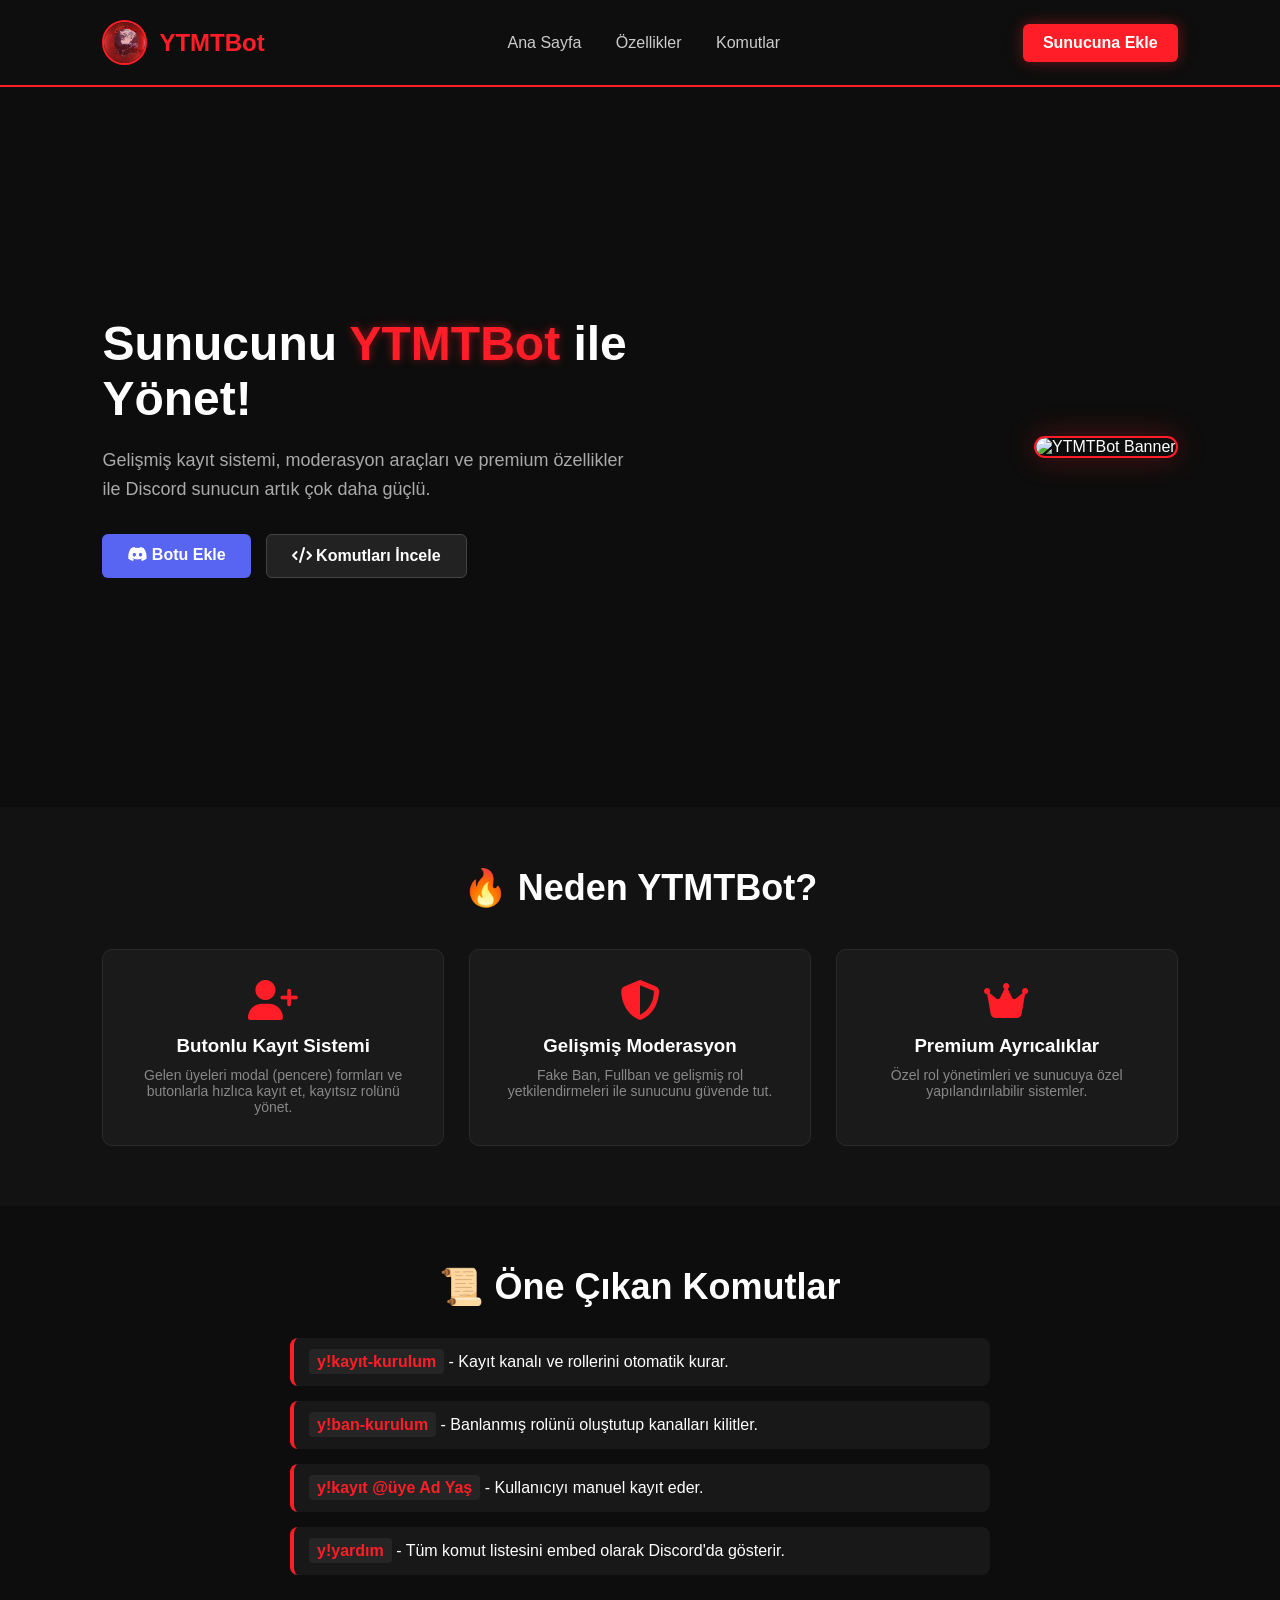
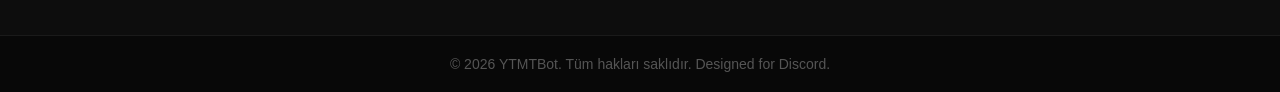
==== index.html @ 705d6189 "YTMT BOT GİTHUB PAGES" ====
<!DOCTYPE html>
<html lang="tr">
<head>
    <meta charset="UTF-8">
    <meta name="viewport" content="width=device-width, initial-scale=1.0">
    <title>YTMTBot - Resmi Web Sitesi</title>
    <link rel="stylesheet" href="style.css">
    <link rel="stylesheet" href="https://cdnjs.cloudflare.com/ajax/libs/font-awesome/6.4.0/css/all.min.css">
</head>
<body>

    <!-- Header / Navbar -->
    <header>
        <div class="logo">
            <img src="bot-avatar.jpeg" alt="YTMTBot Logo" id="bot-logo">
            <span>YTMTBot</span>
        </div>
        <nav>
            <a href="#home">Ana Sayfa</a>
            <a href="#features">Özellikler</a>
            <a href="#commands">Komutlar</a>
        </nav>
        <a href="https://discord.com/oauth2/authorize?client_id=1101862904380272747&permissions=8&integration_type=0&scope=bot" target="_blank" class="btn-invite">Sunucuna Ekle</a>
    </header>

    <!-- Hero Section -->
    <section id="home" class="hero">
        <div class="hero-content">
            <h1>Sunucunu <span class="highlight">YTMTBot</span> ile Yönet!</h1>
            <p>Gelişmiş kayıt sistemi, moderasyon araçları ve premium özellikler ile Discord sunucun artık çok daha güçlü.</p>
            <div class="hero-buttons">
                <a href="https://discord.com/oauth2/authorize?client_id=1101862904380272747&permissions=8&integration_type=0&scope=bot" target="_blank" class="btn-primary"><i class="fa-brands fa-discord"></i> Botu Ekle</a>
                <a href="#commands" class="btn-secondary"><i class="fa-solid fa-code"></i> Komutları İncele</a>
            </div>
        </div>
        <div class="hero-image">
            <img src="bot-banner.gif" alt="YTMTBot Banner" class="banner-img">
        </div>
    </section>

    <!-- Features Section -->
    <section id="features" class="features">
        <h2>🔥 Neden YTMTBot?</h2>
        <div class="feature-grid">
            <div class="feature-card">
                <i class="fa-solid fa-user-plus icon"></i>
                <h3>Butonlu Kayıt Sistemi</h3>
                <p>Gelen üyeleri modal (pencere) formları ve butonlarla hızlıca kayıt et, kayıtsız rolünü yönet.</p>
            </div>
            <div class="feature-card">
                <i class="fa-solid fa-shield-halved icon"></i>
                <h3>Gelişmiş Moderasyon</h3>
                <p>Fake Ban, Fullban ve gelişmiş rol yetkilendirmeleri ile sunucunu güvende tut.</p>
            </div>
            <div class="feature-card">
                <i class="fa-solid fa-crown icon"></i>
                <h3>Premium Ayrıcalıklar</h3>
                <p>Özel rol yönetimleri ve sunucuya özel yapılandırılabilir sistemler.</p>
            </div>
        </div>
    </section>

    <!-- Commands Section -->
    <section id="commands" class="commands">
        <h2>📜 Öne Çıkan Komutlar</h2>
        <div class="command-list">
            <div class="cmd-item"><code>y!kayıt-kurulum</code> - Kayıt kanalı ve rollerini otomatik kurar.</div>
            <div class="cmd-item"><code>y!ban-kurulum</code> - Banlanmış rolünü oluştutup kanalları kilitler.</div>
            <div class="cmd-item"><code>y!kayıt @üye Ad Yaş</code> - Kullanıcıyı manuel kayıt eder.</div>
            <div class="cmd-item"><code>y!yardım</code> - Tüm komut listesini embed olarak Discord'da gösterir.</div>
        </div>
    </section>

    <!-- Footer -->
    <footer>
        <p>&copy; 2026 YTMTBot. Tüm hakları saklıdır. Designed for Discord.</p>
    </footer>

</body>
</html>
---- style.css ----
* {
    margin: 0;
    padding: 0;
    box-sizing: border-box;
    font-family: 'Segoe UI', Tahoma, Geneva, Verdana, sans-serif;
}

body {
    background-color: #0d0d0d;
    color: #ffffff;
    overflow-x: hidden;
}

/* Header */
header {
    display: flex;
    justify-content: space-between;
    align-items: center;
    padding: 20px 8%;
    background: rgba(15, 15, 15, 0.95);
    border-bottom: 2px solid #ff1e27;
    position: sticky;
    top: 0;
    z-index: 100;
}

.logo {
    display: flex;
    align-items: center;
    gap: 12px;
    font-size: 24px;
    font-weight: bold;
    color: #ff1e27;
}

.logo img {
    width: 45px;
    height: 45px;
    border-radius: 50%;
    border: 2px solid #ff1e27;
}

nav a {
    color: #ccc;
    text-decoration: none;
    margin: 0 15px;
    font-size: 16px;
    transition: 0.3s;
}

nav a:hover {
    color: #ff1e27;
}

.btn-invite {
    background: #ff1e27;
    color: #fff;
    padding: 10px 20px;
    border-radius: 6px;
    text-decoration: none;
    font-weight: bold;
    box-shadow: 0 0 15px rgba(255, 30, 39, 0.4);
    transition: 0.3s;
}

.btn-invite:hover {
    background: #d60e16;
    box-shadow: 0 0 25px rgba(255, 30, 39, 0.8);
}

/* Hero Section */
.hero {
    display: flex;
    align-items: center;
    justify-content: space-between;
    padding: 80px 8%;
    min-height: 80vh;
}

.hero-content {
    max-width: 50%;
}

.hero-content h1 {
    font-size: 48px;
    margin-bottom: 20px;
}

.highlight {
    color: #ff1e27;
    text-shadow: 0 0 10px rgba(255, 30, 39, 0.5);
}

.hero-content p {
    font-size: 18px;
    color: #aaa;
    margin-bottom: 30px;
    line-height: 1.6;
}

.hero-buttons {
    display: flex;
    gap: 15px;
}

.btn-primary, .btn-secondary {
    padding: 12px 25px;
    border-radius: 6px;
    text-decoration: none;
    font-weight: bold;
    transition: 0.3s;
}

.btn-primary {
    background: #5865F2; /* Discord Mavi */
    color: #fff;
}

.btn-primary:hover {
    background: #4752C4;
}

.btn-secondary {
    background: #222;
    color: #fff;
    border: 1px solid #444;
}

.btn-secondary:hover {
    background: #333;
    border-color: #ff1e27;
}

.hero-image .banner-img {
    width: 100%;
    max-width: 500px;
    border-radius: 12px;
    border: 2px solid #ff1e27;
    box-shadow: 0 0 30px rgba(255, 30, 39, 0.3);
}

/* Features */
.features {
    padding: 60px 8%;
    background: #121212;
    text-align: center;
}

.features h2 {
    font-size: 36px;
    margin-bottom: 40px;
}

.feature-grid {
    display: grid;
    grid-template-columns: repeat(auto-fit, minmax(280px, 1fr));
    gap: 25px;
}

.feature-card {
    background: #1a1a1a;
    padding: 30px;
    border-radius: 10px;
    border: 1px solid #2a2a2a;
    transition: 0.3s;
}

.feature-card:hover {
    transform: translateY(-5px);
    border-color: #ff1e27;
    box-shadow: 0 5px 20px rgba(255, 30, 39, 0.2);
}

.feature-card .icon {
    font-size: 40px;
    color: #ff1e27;
    margin-bottom: 15px;
}

.feature-card h3 {
    margin-bottom: 10px;
}

.feature-card p {
    color: #888;
    font-size: 14px;
}

/* Commands */
.commands {
    padding: 60px 8%;
    text-align: center;
}

.commands h2 {
    font-size: 36px;
    margin-bottom: 30px;
}

.command-list {
    max-width: 700px;
    margin: 0 auto;
    display: flex;
    flex-direction: column;
    gap: 15px;
}

.cmd-item {
    background: #181818;
    padding: 15px;
    border-radius: 8px;
    text-align: left;
    border-left: 4px solid #ff1e27;
}

.cmd-item code {
    background: #252525;
    color: #ff1e27;
    padding: 4px 8px;
    border-radius: 4px;
    font-weight: bold;
}

/* Footer */
footer {
    text-align: center;
    padding: 20px;
    background: #080808;
    border-top: 1px solid #1a1a1a;
    color: #555;
    font-size: 14px;
}
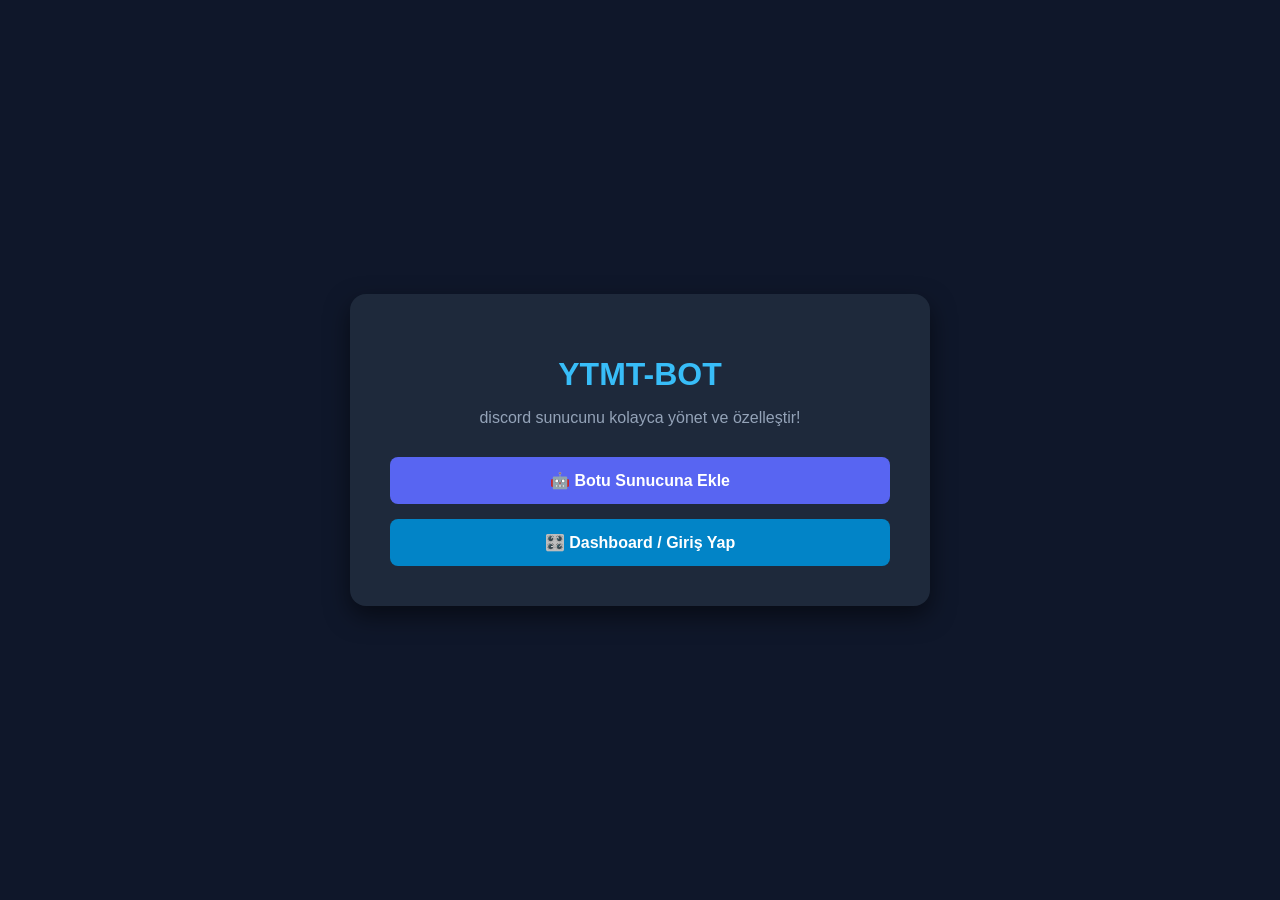
==== commit 4423f273: "Revise index.html structure and styles" ====
--- a/index.html
+++ b/index.html
@@ -1,80 +1,84 @@
 <!DOCTYPE html>
 <html lang="tr">
 <head>
-    <meta charset="UTF-8">
-    <meta name="viewport" content="width=device-width, initial-scale=1.0">
-    <title>YTMTBot - Resmi Web Sitesi</title>
-    <link rel="stylesheet" href="style.css">
-    <link rel="stylesheet" href="https://cdnjs.cloudflare.com/ajax/libs/font-awesome/6.4.0/css/all.min.css">
+  <meta charset="UTF-8">
+  <meta name="viewport" content="width=device-width, initial-scale=1.0">
+  <title>YTMT-BOT - Ana Sayfa</title>
+  <style>
+    body {
+      font-family: 'Segoe UI', Tahoma, Geneva, Verdana, sans-serif;
+      background: #0f172a;
+      color: #fff;
+      margin: 0;
+      padding: 0;
+      display: flex;
+      flex-direction: column;
+      align-items: center;
+      justify-content: center;
+      min-height: 100vh;
+    }
+    .container {
+      text-align: center;
+      background: #1e293b;
+      padding: 40px;
+      border-radius: 16px;
+      box-shadow: 0 10px 25px rgba(0, 0, 0, 0.5);
+      max-width: 500px;
+      width: 90%;
+    }
+    h1 {
+      margin-bottom: 10px;
+      color: #38bdf8;
+    }
+    p {
+      color: #94a3b8;
+      margin-bottom: 30px;
+    }
+    .btn-container {
+      display: flex;
+      flex-direction: column;
+      gap: 15px;
+    }
+    .btn {
+      padding: 14px 24px;
+      border-radius: 8px;
+      font-weight: bold;
+      text-decoration: none;
+      color: #fff;
+      transition: all 0.2s ease;
+      display: inline-block;
+    }
+    .btn-invite {
+      background: #5865F2;
+    }
+    .btn-invite:hover {
+      background: #4752C4;
+    }
+    .btn-dashboard {
+      background: #0284c7;
+    }
+    .btn-dashboard:hover {
+      background: #0369a1;
+    }
+  </style>
 </head>
 <body>
 
-    <!-- Header / Navbar -->
-    <header>
-        <div class="logo">
-            <img src="bot-avatar.jpeg" alt="YTMTBot Logo" id="bot-logo">
-            <span>YTMTBot</span>
-        </div>
-        <nav>
-            <a href="#home">Ana Sayfa</a>
-            <a href="#features">Özellikler</a>
-            <a href="#commands">Komutlar</a>
-        </nav>
-        <a href="https://discord.com/oauth2/authorize?client_id=1101862904380272747&permissions=8&integration_type=0&scope=bot" target="_blank" class="btn-invite">Sunucuna Ekle</a>
-    </header>
+  <div class="container">
+    <h1>YTMT-BOT</h1>
+    <p>discord sunucunu kolayca yönet ve özelleştir!</p>
 
-    <!-- Hero Section -->
-    <section id="home" class="hero">
-        <div class="hero-content">
-            <h1>Sunucunu <span class="highlight">YTMTBot</span> ile Yönet!</h1>
-            <p>Gelişmiş kayıt sistemi, moderasyon araçları ve premium özellikler ile Discord sunucun artık çok daha güçlü.</p>
-            <div class="hero-buttons">
-                <a href="https://discord.com/oauth2/authorize?client_id=1101862904380272747&permissions=8&integration_type=0&scope=bot" target="_blank" class="btn-primary"><i class="fa-brands fa-discord"></i> Botu Ekle</a>
-                <a href="#commands" class="btn-secondary"><i class="fa-solid fa-code"></i> Komutları İncele</a>
-            </div>
-        </div>
-        <div class="hero-image">
-            <img src="bot-banner.gif" alt="YTMTBot Banner" class="banner-img">
-        </div>
-    </section>
+    <div class="btn-container">
+      <!-- CLIENT_ID yazan yere botunun id'sini gir -->
+      <a href="https://discord.com/oauth2/authorize?client_id=1234567890123456789&permissions=8&scope=bot%20applications.commands" target="_blank" class="btn btn-invite">
+        🤖 Botu Sunucuna Ekle
+      </a>
 
-    <!-- Features Section -->
-    <section id="features" class="features">
-        <h2>🔥 Neden YTMTBot?</h2>
-        <div class="feature-grid">
-            <div class="feature-card">
-                <i class="fa-solid fa-user-plus icon"></i>
-                <h3>Butonlu Kayıt Sistemi</h3>
-                <p>Gelen üyeleri modal (pencere) formları ve butonlarla hızlıca kayıt et, kayıtsız rolünü yönet.</p>
-            </div>
-            <div class="feature-card">
-                <i class="fa-solid fa-shield-halved icon"></i>
-                <h3>Gelişmiş Moderasyon</h3>
-                <p>Fake Ban, Fullban ve gelişmiş rol yetkilendirmeleri ile sunucunu güvende tut.</p>
-            </div>
-            <div class="feature-card">
-                <i class="fa-solid fa-crown icon"></i>
-                <h3>Premium Ayrıcalıklar</h3>
-                <p>Özel rol yönetimleri ve sunucuya özel yapılandırılabilir sistemler.</p>
-            </div>
-        </div>
-    </section>
-
-    <!-- Commands Section -->
-    <section id="commands" class="commands">
-        <h2>📜 Öne Çıkan Komutlar</h2>
-        <div class="command-list">
-            <div class="cmd-item"><code>y!kayıt-kurulum</code> - Kayıt kanalı ve rollerini otomatik kurar.</div>
-            <div class="cmd-item"><code>y!ban-kurulum</code> - Banlanmış rolünü oluştutup kanalları kilitler.</div>
-            <div class="cmd-item"><code>y!kayıt @üye Ad Yaş</code> - Kullanıcıyı manuel kayıt eder.</div>
-            <div class="cmd-item"><code>y!yardım</code> - Tüm komut listesini embed olarak Discord'da gösterir.</div>
-        </div>
-    </section>
-
-    <!-- Footer -->
-    <footer>
-        <p>&copy; 2026 YTMTBot. Tüm hakları saklıdır. Designed for Discord.</p>
-    </footer>
+      <a href="dashboard.html" class="btn btn-dashboard">
+        🎛️ Dashboard / Giriş Yap
+      </a>
+    </div>
+  </div>
 
 </body>
-</html>+</html>
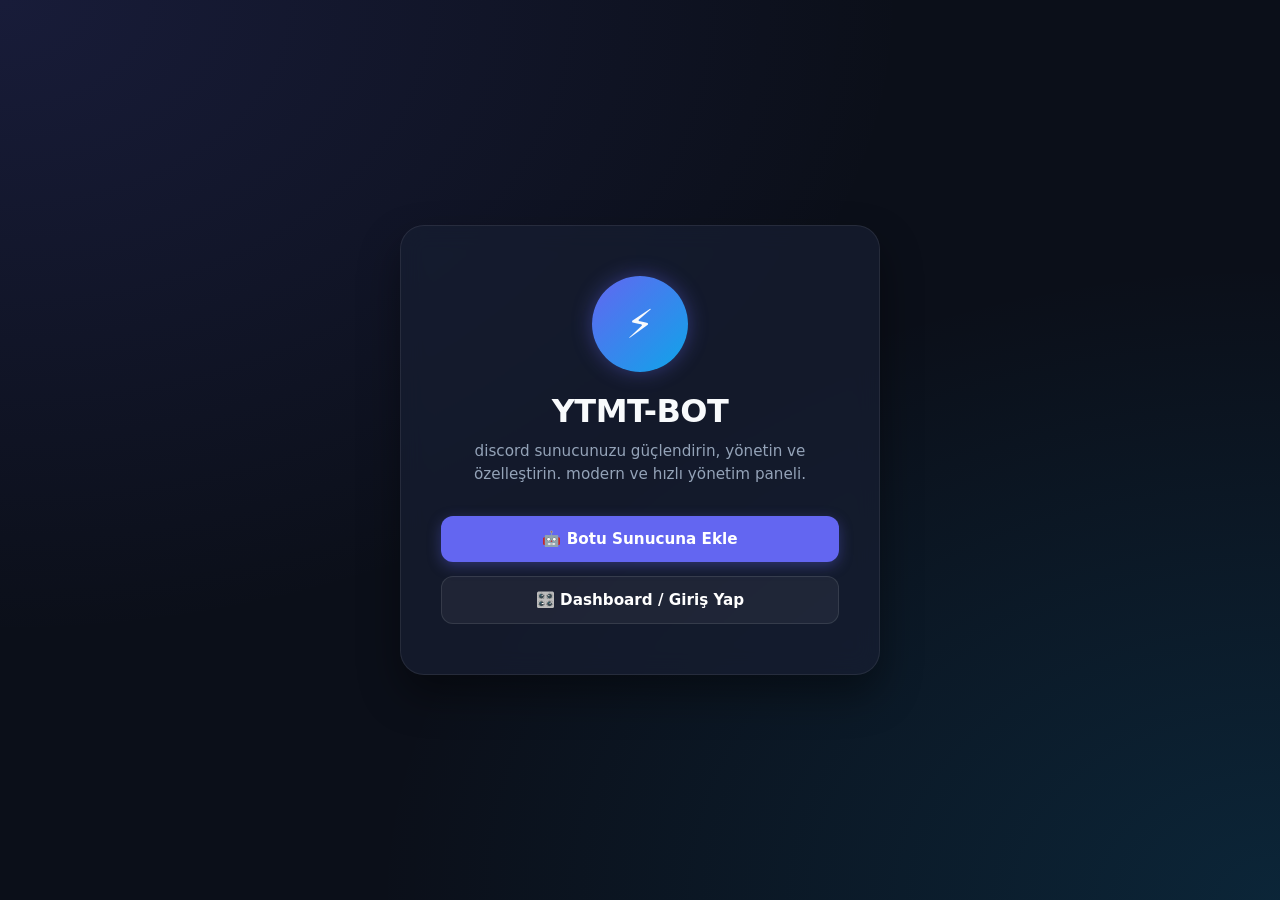
==== commit be1f7efa: "Revamp YTMT-BOT homepage layout and styles Updated the layout and styles for the YTMT-BOT homepage, " ====
--- a/index.html
+++ b/index.html
@@ -3,78 +3,93 @@
 <head>
   <meta charset="UTF-8">
   <meta name="viewport" content="width=device-width, initial-scale=1.0">
-  <title>YTMT-BOT - Ana Sayfa</title>
+  <title>YTMT-BOT - Discord Botunuz</title>
   <style>
+    :root {
+      --bg: #0b0f19;
+      --card-bg: rgba(23, 31, 51, 0.7);
+      --accent: #6366f1;
+      --accent-hover: #4f46e5;
+      --text: #f8fafc;
+      --text-muted: #94a3b8;
+    }
+    * { margin: 0; padding: 0; box-sizing: border-box; font-family: 'Inter', system-ui, -apple-system, sans-serif; }
     body {
-      font-family: 'Segoe UI', Tahoma, Geneva, Verdana, sans-serif;
-      background: #0f172a;
-      color: #fff;
-      margin: 0;
-      padding: 0;
+      background: var(--bg);
+      color: var(--text);
+      min-height: 100vh;
       display: flex;
-      flex-direction: column;
       align-items: center;
       justify-content: center;
-      min-height: 100vh;
+      background-image: 
+        radial-gradient(at 0% 0%, rgba(99, 102, 241, 0.15) 0px, transparent 50%),
+        radial-gradient(at 100% 100%, rgba(14, 165, 233, 0.15) 0px, transparent 50%);
     }
-    .container {
+    .hero-card {
+      background: var(--card-bg);
+      backdrop-filter: blur(12px);
+      border: 1px solid rgba(255, 255, 255, 0.08);
+      padding: 50px 40px;
+      border-radius: 24px;
       text-align: center;
-      background: #1e293b;
-      padding: 40px;
-      border-radius: 16px;
-      box-shadow: 0 10px 25px rgba(0, 0, 0, 0.5);
-      max-width: 500px;
+      max-width: 480px;
       width: 90%;
+      box-shadow: 0 20px 40px rgba(0, 0, 0, 0.4);
     }
-    h1 {
-      margin-bottom: 10px;
-      color: #38bdf8;
+    .bot-avatar {
+      width: 96px;
+      height: 96px;
+      border-radius: 50%;
+      background: linear-gradient(135deg, #6366f1, #0ea5e9);
+      margin: 0 auto 20px;
+      display: flex;
+      align-items: center;
+      justify-content: center;
+      font-size: 40px;
+      box-shadow: 0 0 20px rgba(99, 102, 241, 0.4);
     }
-    p {
-      color: #94a3b8;
-      margin-bottom: 30px;
-    }
-    .btn-container {
-      display: flex;
-      flex-direction: column;
-      gap: 15px;
-    }
+    h1 { font-size: 2rem; font-weight: 800; margin-bottom: 10px; letter-spacing: -0.5px; }
+    p { color: var(--text-muted); font-size: 0.95rem; margin-bottom: 30px; line-height: 1.5; }
+    .btn-group { display: flex; flex-direction: column; gap: 14px; }
     .btn {
-      padding: 14px 24px;
-      border-radius: 8px;
-      font-weight: bold;
+      padding: 14px 20px;
+      border-radius: 12px;
+      font-weight: 600;
+      font-size: 0.95rem;
       text-decoration: none;
       color: #fff;
       transition: all 0.2s ease;
-      display: inline-block;
+      display: flex;
+      align-items: center;
+      justify-content: center;
+      gap: 10px;
     }
-    .btn-invite {
-      background: #5865F2;
+    .btn-primary {
+      background: var(--accent);
+      box-shadow: 0 4px 14px rgba(99, 102, 241, 0.35);
     }
-    .btn-invite:hover {
-      background: #4752C4;
+    .btn-primary:hover { background: var(--accent-hover); transform: translateY(-2px); }
+    .btn-secondary {
+      background: rgba(255, 255, 255, 0.05);
+      border: 1px solid rgba(255, 255, 255, 0.1);
     }
-    .btn-dashboard {
-      background: #0284c7;
-    }
-    .btn-dashboard:hover {
-      background: #0369a1;
-    }
+    .btn-secondary:hover { background: rgba(255, 255, 255, 0.1); transform: translateY(-2px); }
   </style>
 </head>
 <body>
 
-  <div class="container">
+  <div class="hero-card">
+    <div class="bot-avatar">⚡</div>
     <h1>YTMT-BOT</h1>
-    <p>discord sunucunu kolayca yönet ve özelleştir!</p>
+    <p>discord sunucunuzu güçlendirin, yönetin ve özelleştirin. modern ve hızlı yönetim paneli.</p>
 
-    <div class="btn-container">
-      <!-- CLIENT_ID yazan yere botunun id'sini gir -->
-      <a href="https://discord.com/oauth2/authorize?client_id=1234567890123456789&permissions=8&scope=bot%20applications.commands" target="_blank" class="btn btn-invite">
+    <div class="btn-group">
+      <!-- CLIENT_ID YAZAN YERE BOTUNUN ID'SINI YAPIŞTIR -->
+      <a href="https://discord.com/oauth2/authorize?client_id=1234567890123456789&permissions=8&scope=bot%20applications.commands" target="_blank" class="btn btn-primary">
         🤖 Botu Sunucuna Ekle
       </a>
 
-      <a href="dashboard.html" class="btn btn-dashboard">
+      <a href="dashboard.html" class="btn btn-secondary">
         🎛️ Dashboard / Giriş Yap
       </a>
     </div>
